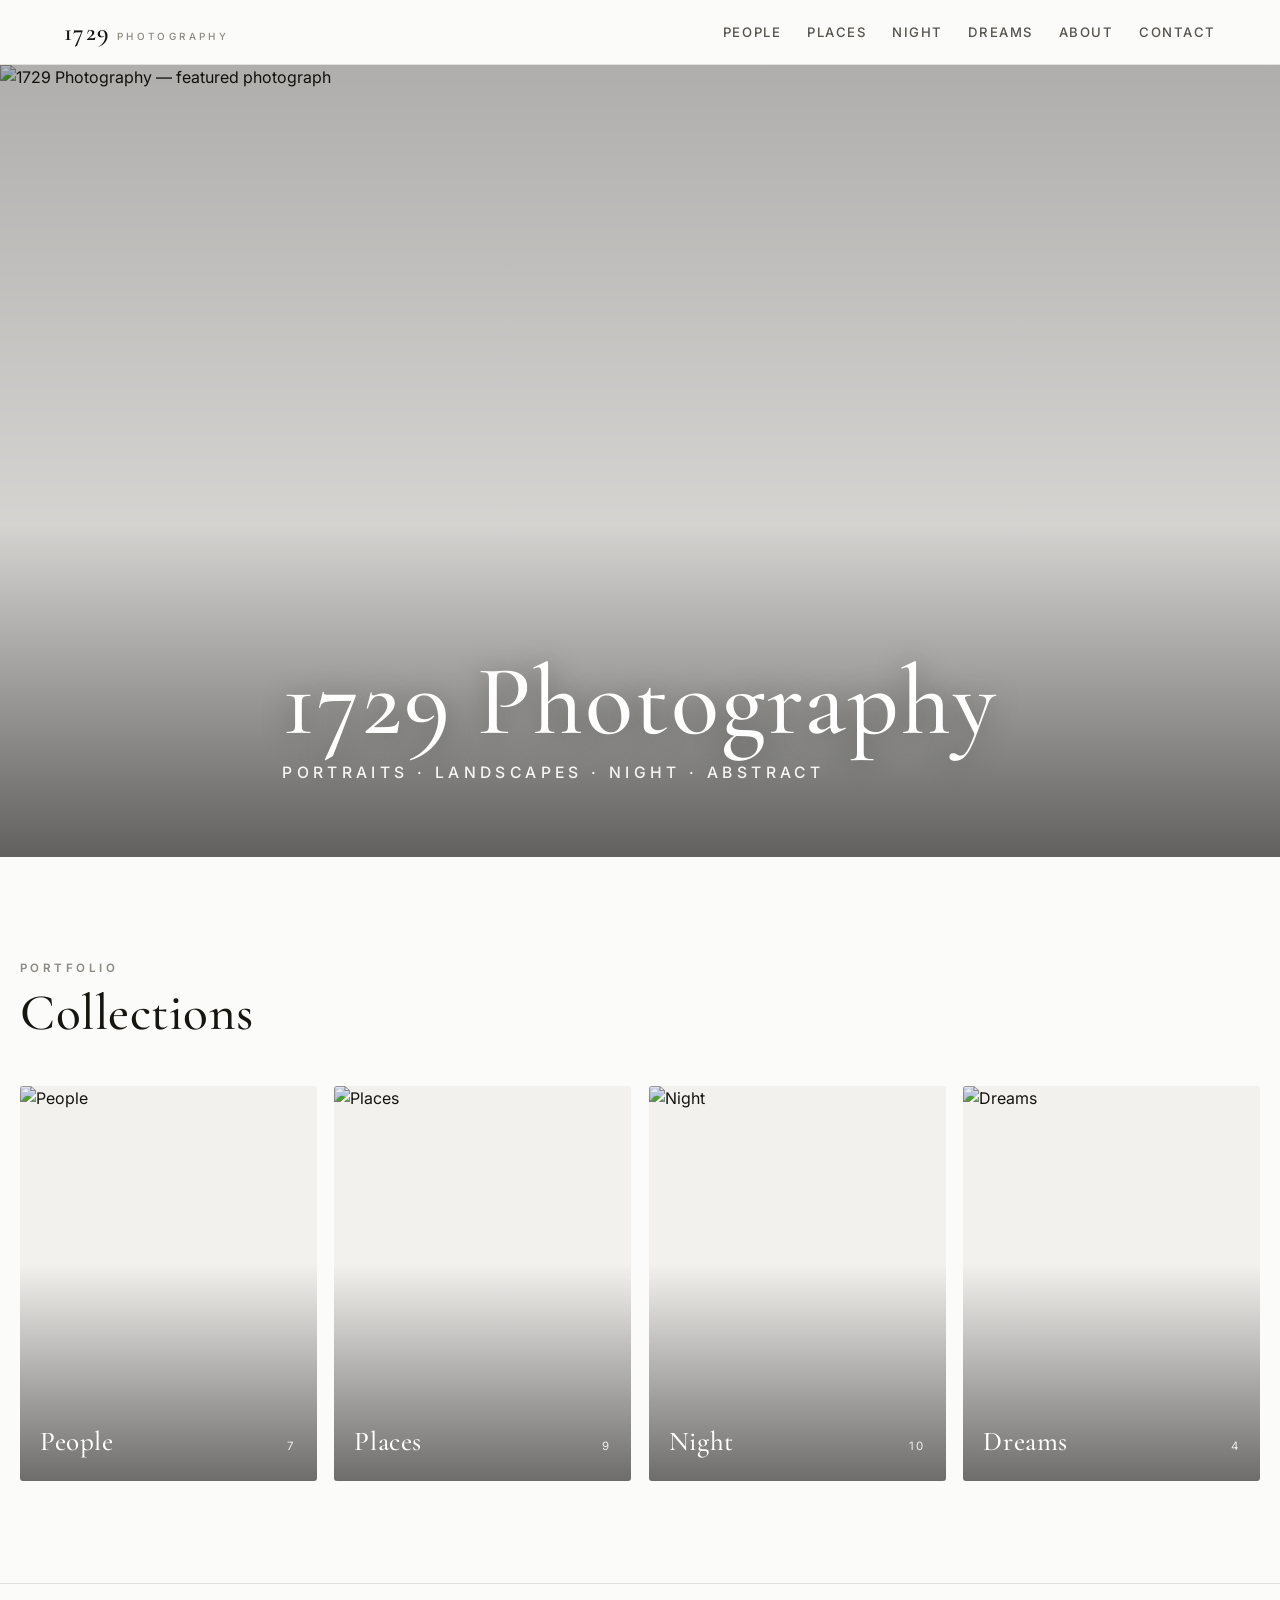
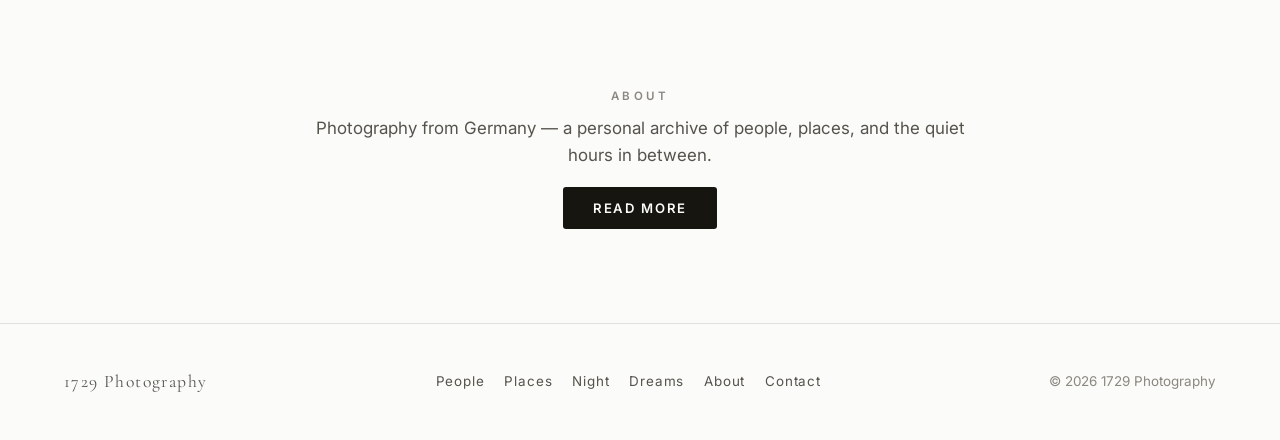
==== index.html @ d47bdfb4 "first" ====
<!doctype html>
<html lang="en">
<head>
  <meta charset="utf-8">
  <meta name="viewport" content="width=device-width, initial-scale=1">
  <title>1729 Photography</title>
  <meta name="description" content="1729 Photography — portraits, landscapes, night and abstract photography.">
  <link rel="canonical" href="https://1729photography.com/">
  <link rel="icon" href="assets/favicon.svg" type="image/svg+xml">
  <meta property="og:type" content="website">
  <meta property="og:title" content="1729 Photography">
  <meta property="og:description" content="1729 Photography — portraits, landscapes, night and abstract photography.">
  <meta property="og:url" content="https://1729photography.com/">
  <meta property="og:image" content="https://cdn.myportfolio.com/bfeeaad6fa5b63d903257e109272d246/9c9ed463-4336-4ee8-98a9-4f6dea701e8b_rw_1920.jpg?h=2da472dab426cdfe84c5d82084e62893">
  <meta name="twitter:card" content="summary_large_image">
  <link rel="preconnect" href="https://fonts.googleapis.com">
  <link rel="preconnect" href="https://fonts.gstatic.com" crossorigin>
  <link href="https://fonts.googleapis.com/css2?family=Cormorant+Garamond:wght@500;600&family=Inter:wght@400;500;600&display=swap" rel="stylesheet">
  <link rel="stylesheet" href="assets/css/style.css">
</head>
<body data-page="index.html">
  <a class="skip-link" href="#main">Skip to content</a>
  <header class="site-header">
    <div class="wrap">
      <a class="brand" href="index.html" aria-label="1729 Photography — home"><span>1729</span><span class="brand-sub">Photography</span></a>
      <button class="nav-toggle" aria-label="Menu" aria-expanded="false"><span></span></button>
      <nav class="nav" aria-label="Primary">
        <a href="people.html">People</a>
        <a href="places.html">Places</a>
        <a href="night.html">Night</a>
        <a href="dreams.html">Dreams</a>
        <a href="about.html">About</a>
        <a href="contact.html">Contact</a>
      </nav>
    </div>
  </header>
  <main id="main">
    <section class="hero" data-hero>
      <div class="wrap hero-inner">
        <h1 class="hero-title">1729 Photography</h1>
        <p class="hero-tagline">Portraits · Landscapes · Night · Abstract</p>
      </div>
    </section>

    <section class="section wrap">
      <div class="section-head">
        <p class="eyebrow">Portfolio</p>
        <h2 class="section-title">Collections</h2>
      </div>
      <div id="collections" class="collections"></div>
    </section>

    <hr class="divider">

    <section class="section wrap center">
      <p class="eyebrow">About</p>
      <p class="lead" style="margin:0 auto 1.6rem;">Photography from Germany — a personal archive of people, places, and the quiet hours in between.</p>
      <a class="btn" href="about.html">Read more</a>
    </section>
  </main>
  <footer class="site-footer">
    <div class="wrap">
      <span class="footer-brand">1729 Photography</span>
      <nav class="footer-nav" aria-label="Footer">
        <a href="people.html">People</a>
        <a href="places.html">Places</a>
        <a href="night.html">Night</a>
        <a href="dreams.html">Dreams</a>
        <a href="about.html">About</a>
        <a href="contact.html">Contact</a>
      </nav>
      <span>© <span id="year"></span> 1729 Photography</span>
    </div>
  </footer>
  <script>document.getElementById('year').textContent=new Date().getFullYear();</script>
  <script src="assets/js/app.js" defer></script>
</body>
</html>
---- assets/css/style.css ----
/* ============================================================
   1729 Photography — styles
   Minimal, image-forward portfolio. Light + dark aware.
   ============================================================ */

/* ---- Design tokens ------------------------------------------------ */
:root {
  --bg: #fbfbfa;
  --bg-alt: #f2f1ee;
  --fg: #16150f;
  --fg-soft: #55534c;
  --fg-faint: #8a887f;
  --line: #e2e0da;
  --accent: #16150f;
  --overlay: rgba(12, 12, 11, 0.94);
  --card-shadow: 0 1px 2px rgba(0,0,0,.05), 0 10px 30px rgba(0,0,0,.06);
  --maxw: 1240px;
  --gap: clamp(10px, 1.4vw, 20px);
  --header-h: 64px;
  --serif: "Cormorant Garamond", "Iowan Old Style", Palatino, "Palatino Linotype", Georgia, serif;
  --sans: "Inter", -apple-system, BlinkMacSystemFont, "Segoe UI", Roboto, Helvetica, Arial, sans-serif;
}

@media (prefers-color-scheme: dark) {
  :root {
    --bg: #0d0d0c;
    --bg-alt: #161615;
    --fg: #f2f1ec;
    --fg-soft: #b8b6ad;
    --fg-faint: #7d7b73;
    --line: #26261f;
    --accent: #f2f1ec;
    --overlay: rgba(0, 0, 0, 0.95);
    --card-shadow: 0 1px 2px rgba(0,0,0,.4), 0 12px 34px rgba(0,0,0,.5);
  }
}

/* ---- Reset / base ------------------------------------------------- */
* { box-sizing: border-box; }
html { -webkit-text-size-adjust: 100%; scroll-behavior: smooth; }
body {
  margin: 0;
  background: var(--bg);
  color: var(--fg);
  font-family: var(--sans);
  font-size: 16px;
  line-height: 1.6;
  -webkit-font-smoothing: antialiased;
  text-rendering: optimizeLegibility;
}
img { max-width: 100%; display: block; }
a { color: inherit; text-decoration: none; }
button { font: inherit; color: inherit; cursor: pointer; border: 0; background: none; }
[hidden] { display: none !important; }

.wrap { max-width: var(--maxw); margin: 0 auto; padding: 0 clamp(18px, 4vw, 44px); }

/* ---- Header / nav ------------------------------------------------- */
.site-header {
  position: sticky; top: 0; z-index: 50;
  background: color-mix(in srgb, var(--bg) 88%, transparent);
  -webkit-backdrop-filter: saturate(1.4) blur(12px);
  backdrop-filter: saturate(1.4) blur(12px);
  border-bottom: 1px solid var(--line);
}
.site-header .wrap {
  display: flex; align-items: center; justify-content: space-between;
  height: var(--header-h);
}
.brand {
  font-family: var(--serif);
  font-weight: 600;
  font-size: 1.55rem;
  letter-spacing: .06em;
  line-height: 1;
  display: inline-flex; align-items: baseline; gap: .5ch;
}
.brand .brand-sub {
  font-family: var(--sans);
  font-size: .62rem; font-weight: 500; letter-spacing: .34em;
  text-transform: uppercase; color: var(--fg-faint);
}
.nav { display: flex; align-items: center; gap: clamp(14px, 2vw, 30px); }
.nav a {
  font-size: .82rem; letter-spacing: .12em; text-transform: uppercase;
  color: var(--fg-soft); padding: 6px 0; position: relative; font-weight: 500;
  transition: color .18s ease;
}
.nav a::after {
  content: ""; position: absolute; left: 0; right: 0; bottom: -2px; height: 1px;
  background: var(--fg); transform: scaleX(0); transform-origin: left;
  transition: transform .22s ease;
}
.nav a:hover { color: var(--fg); }
.nav a:hover::after, .nav a[aria-current="page"]::after { transform: scaleX(1); }
.nav a[aria-current="page"] { color: var(--fg); }

.nav-toggle { display: none; width: 40px; height: 40px; margin-right: -8px; position: relative; }
.nav-toggle span, .nav-toggle span::before, .nav-toggle span::after {
  content: ""; position: absolute; left: 9px; width: 22px; height: 1.6px;
  background: var(--fg); transition: transform .25s ease, opacity .2s ease;
}
.nav-toggle span { top: 19px; }
.nav-toggle span::before { top: -6px; }
.nav-toggle span::after { top: 6px; }
.nav-open .nav-toggle span { background: transparent; }
.nav-open .nav-toggle span::before { transform: translateY(6px) rotate(45deg); }
.nav-open .nav-toggle span::after { transform: translateY(-6px) rotate(-45deg); }

@media (max-width: 760px) {
  .nav-toggle { display: block; z-index: 60; }
  .nav {
    /* .site-header has backdrop-filter, which makes it the containing block
       for this fixed element — so size the overlay explicitly to the viewport. */
    position: fixed; top: 0; left: 0;
    width: 100vw; height: 100vh; height: 100dvh;
    flex-direction: column; justify-content: center; gap: 26px;
    background: var(--bg);
    transform: translateY(-100%); opacity: 0; pointer-events: none;
    transition: transform .32s ease, opacity .32s ease;
  }
  .nav-open .nav { transform: translateY(0); opacity: 1; pointer-events: auto; }
  .nav a { font-size: 1.15rem; letter-spacing: .1em; }
}

/* ---- Hero --------------------------------------------------------- */
.hero {
  position: relative; height: min(88vh, 820px); min-height: 440px;
  display: flex; align-items: flex-end;
  overflow: hidden; background: var(--bg-alt);
}
.hero img {
  position: absolute; inset: 0; width: 100%; height: 100%;
  object-fit: cover; object-position: center;
}
.hero::after {
  content: ""; position: absolute; inset: 0;
  background: linear-gradient(to top, rgba(0,0,0,.6) 0%, rgba(0,0,0,.12) 42%, rgba(0,0,0,.28) 100%);
}
.hero-inner { position: relative; z-index: 2; color: #fff; padding-bottom: clamp(34px, 6vw, 72px); }
.hero-title {
  font-family: var(--serif); font-weight: 500;
  font-size: clamp(2.8rem, 9vw, 6.2rem); line-height: .95; margin: 0;
  letter-spacing: .02em; text-shadow: 0 2px 30px rgba(0,0,0,.4);
}
.hero-tagline {
  margin: .7rem 0 0; font-size: clamp(.78rem, 1.6vw, .98rem);
  letter-spacing: .28em; text-transform: uppercase; color: rgba(255,255,255,.92);
  font-weight: 500;
}

/* ---- Section scaffolding ----------------------------------------- */
.section { padding: clamp(48px, 8vw, 104px) 0; }
.section-head { margin-bottom: clamp(24px, 4vw, 46px); }
.eyebrow {
  font-size: .72rem; letter-spacing: .3em; text-transform: uppercase;
  color: var(--fg-faint); font-weight: 600; margin: 0 0 .6rem;
}
.section-title {
  font-family: var(--serif); font-weight: 500;
  font-size: clamp(2rem, 5vw, 3.2rem); line-height: 1.02; margin: 0;
  letter-spacing: .01em;
}
.lead { color: var(--fg-soft); max-width: 60ch; font-size: 1.06rem; }

/* ---- Collection cards (home) ------------------------------------- */
.collections {
  display: grid; gap: var(--gap);
  grid-template-columns: repeat(2, 1fr);
}
@media (min-width: 900px) { .collections { grid-template-columns: repeat(4, 1fr); } }
.card {
  position: relative; display: block; overflow: hidden; border-radius: 3px;
  background: var(--bg-alt); aspect-ratio: 3 / 4;
}
.card img {
  width: 100%; height: 100%; object-fit: cover;
  transition: transform .7s cubic-bezier(.2,.7,.2,1), filter .5s ease;
  filter: brightness(.92);
}
.card:hover img { transform: scale(1.05); filter: brightness(.7); }
.card::after {
  content: ""; position: absolute; inset: 0;
  background: linear-gradient(to top, rgba(0,0,0,.55), rgba(0,0,0,0) 55%);
}
.card-label {
  position: absolute; left: 0; right: 0; bottom: 0; z-index: 2;
  padding: 18px 20px; color: #fff;
  display: flex; align-items: baseline; justify-content: space-between; gap: 10px;
}
.card-label .name {
  font-family: var(--serif); font-size: 1.7rem; font-weight: 500; letter-spacing: .02em;
}
.card-label .count { font-size: .72rem; letter-spacing: .18em; opacity: .85; }

/* ---- Gallery (masonry) ------------------------------------------- */
.gallery-head { padding: clamp(40px, 7vw, 88px) 0 clamp(20px, 3vw, 34px); }
.gallery {
  column-count: 3; column-gap: var(--gap); padding-bottom: clamp(48px, 8vw, 96px);
}
@media (max-width: 900px) { .gallery { column-count: 2; } }
@media (max-width: 560px) { .gallery { column-count: 1; } }
.tile {
  break-inside: avoid; margin: 0 0 var(--gap); width: 100%;
  display: block; overflow: hidden; background: var(--bg-alt); border-radius: 2px;
  position: relative; line-height: 0;
}
.tile img {
  width: 100%; height: auto;
  transition: transform .6s cubic-bezier(.2,.7,.2,1), opacity .6s ease, filter .4s ease;
  opacity: 0;
}
.tile img.loaded { opacity: 1; }
.tile:hover img { transform: scale(1.03); filter: brightness(1.06); }
.tile::after {
  content: ""; position: absolute; inset: 0; box-shadow: inset 0 0 0 1px rgba(0,0,0,.04);
  pointer-events: none;
}

/* ---- About / Contact --------------------------------------------- */
.prose { max-width: 62ch; }
.prose p { margin: 0 0 1.2rem; color: var(--fg-soft); font-size: 1.1rem; }
.prose p:first-of-type { color: var(--fg); font-size: 1.22rem; }

.contact-grid { display: grid; gap: clamp(30px, 5vw, 64px); grid-template-columns: 1fr; }
@media (min-width: 820px) { .contact-grid { grid-template-columns: 1fr 1fr; align-items: start; } }

.form { display: grid; gap: 16px; max-width: 520px; }
.field { display: grid; gap: 6px; }
.field label {
  font-size: .74rem; letter-spacing: .16em; text-transform: uppercase;
  color: var(--fg-faint); font-weight: 600;
}
.field input, .field textarea {
  font: inherit; color: var(--fg); background: var(--bg-alt);
  border: 1px solid var(--line); border-radius: 3px; padding: 12px 14px;
  transition: border-color .18s ease, background .18s ease;
}
.field textarea { resize: vertical; min-height: 130px; }
.field input:focus, .field textarea:focus {
  outline: none; border-color: var(--fg-soft);
  background: color-mix(in srgb, var(--bg-alt) 60%, var(--bg));
}
.btn {
  justify-self: start; margin-top: 4px;
  background: var(--accent); color: var(--bg);
  padding: 13px 30px; border-radius: 3px; font-weight: 600;
  font-size: .82rem; letter-spacing: .14em; text-transform: uppercase;
  transition: opacity .18s ease, transform .18s ease;
}
.btn:hover { opacity: .86; }
.btn:active { transform: translateY(1px); }
.form-note { font-size: .86rem; color: var(--fg-faint); }
.form-status { font-size: .95rem; margin: 4px 0 0; min-height: 1.2em; }
.form-status.ok { color: #2e7d54; }
.form-status.err { color: #c0392b; }

/* ---- Footer ------------------------------------------------------- */
.site-footer {
  border-top: 1px solid var(--line); padding: 44px 0;
  color: var(--fg-faint); font-size: .84rem;
}
.site-footer .wrap {
  display: flex; flex-wrap: wrap; gap: 14px 28px;
  align-items: center; justify-content: space-between;
}
.footer-nav { display: flex; flex-wrap: wrap; gap: 8px 20px; }
.footer-nav a { color: var(--fg-soft); letter-spacing: .06em; }
.footer-nav a:hover { color: var(--fg); }
.footer-brand { font-family: var(--serif); font-size: 1.1rem; letter-spacing: .08em; color: var(--fg-soft); }

/* ---- Lightbox ----------------------------------------------------- */
.lightbox {
  position: fixed; inset: 0; z-index: 100;
  background: var(--overlay);
  display: flex; align-items: center; justify-content: center;
  opacity: 0; pointer-events: none; transition: opacity .28s ease;
  -webkit-backdrop-filter: blur(4px); backdrop-filter: blur(4px);
}
.lightbox.open { opacity: 1; pointer-events: auto; }
.lb-figure { margin: 0; max-width: 94vw; max-height: 92vh; display: flex; flex-direction: column; align-items: center; }
.lb-img {
  max-width: 94vw; max-height: 86vh; width: auto; height: auto; object-fit: contain;
  box-shadow: 0 20px 70px rgba(0,0,0,.6); border-radius: 2px;
  opacity: 0; transition: opacity .3s ease;
}
.lb-img.loaded { opacity: 1; }
.lb-counter { color: rgba(255,255,255,.75); font-size: .78rem; letter-spacing: .2em; margin-top: 16px; }
.lb-btn {
  position: absolute; top: 50%; transform: translateY(-50%);
  width: 56px; height: 56px; border-radius: 50%;
  display: flex; align-items: center; justify-content: center;
  color: #fff; background: rgba(255,255,255,.08);
  transition: background .18s ease; z-index: 2;
}
.lb-btn:hover { background: rgba(255,255,255,.2); }
.lb-prev { left: clamp(8px, 3vw, 34px); }
.lb-next { right: clamp(8px, 3vw, 34px); }
.lb-btn svg { width: 22px; height: 22px; }
.lb-close {
  position: absolute; top: 18px; right: 18px; width: 46px; height: 46px;
  border-radius: 50%; color: #fff; background: rgba(255,255,255,.08);
  display: flex; align-items: center; justify-content: center; z-index: 2;
  transition: background .18s ease;
}
.lb-close:hover { background: rgba(255,255,255,.2); }
@media (max-width: 640px) {
  .lb-btn { width: 44px; height: 44px; }
  .lb-img { max-height: 78vh; }
}

/* ---- Utility ------------------------------------------------------ */
.center { text-align: center; }
.mt-l { margin-top: clamp(28px, 5vw, 56px); }
.divider { height: 1px; background: var(--line); border: 0; margin: 0; }
.skip-link {
  position: absolute; left: -999px; top: 0; background: var(--fg); color: var(--bg);
  padding: 8px 14px; z-index: 200;
}
.skip-link:focus { left: 8px; top: 8px; }

@media (prefers-reduced-motion: reduce) {
  * { scroll-behavior: auto !important; transition: none !important; animation: none !important; }
  .tile img { opacity: 1; }
}
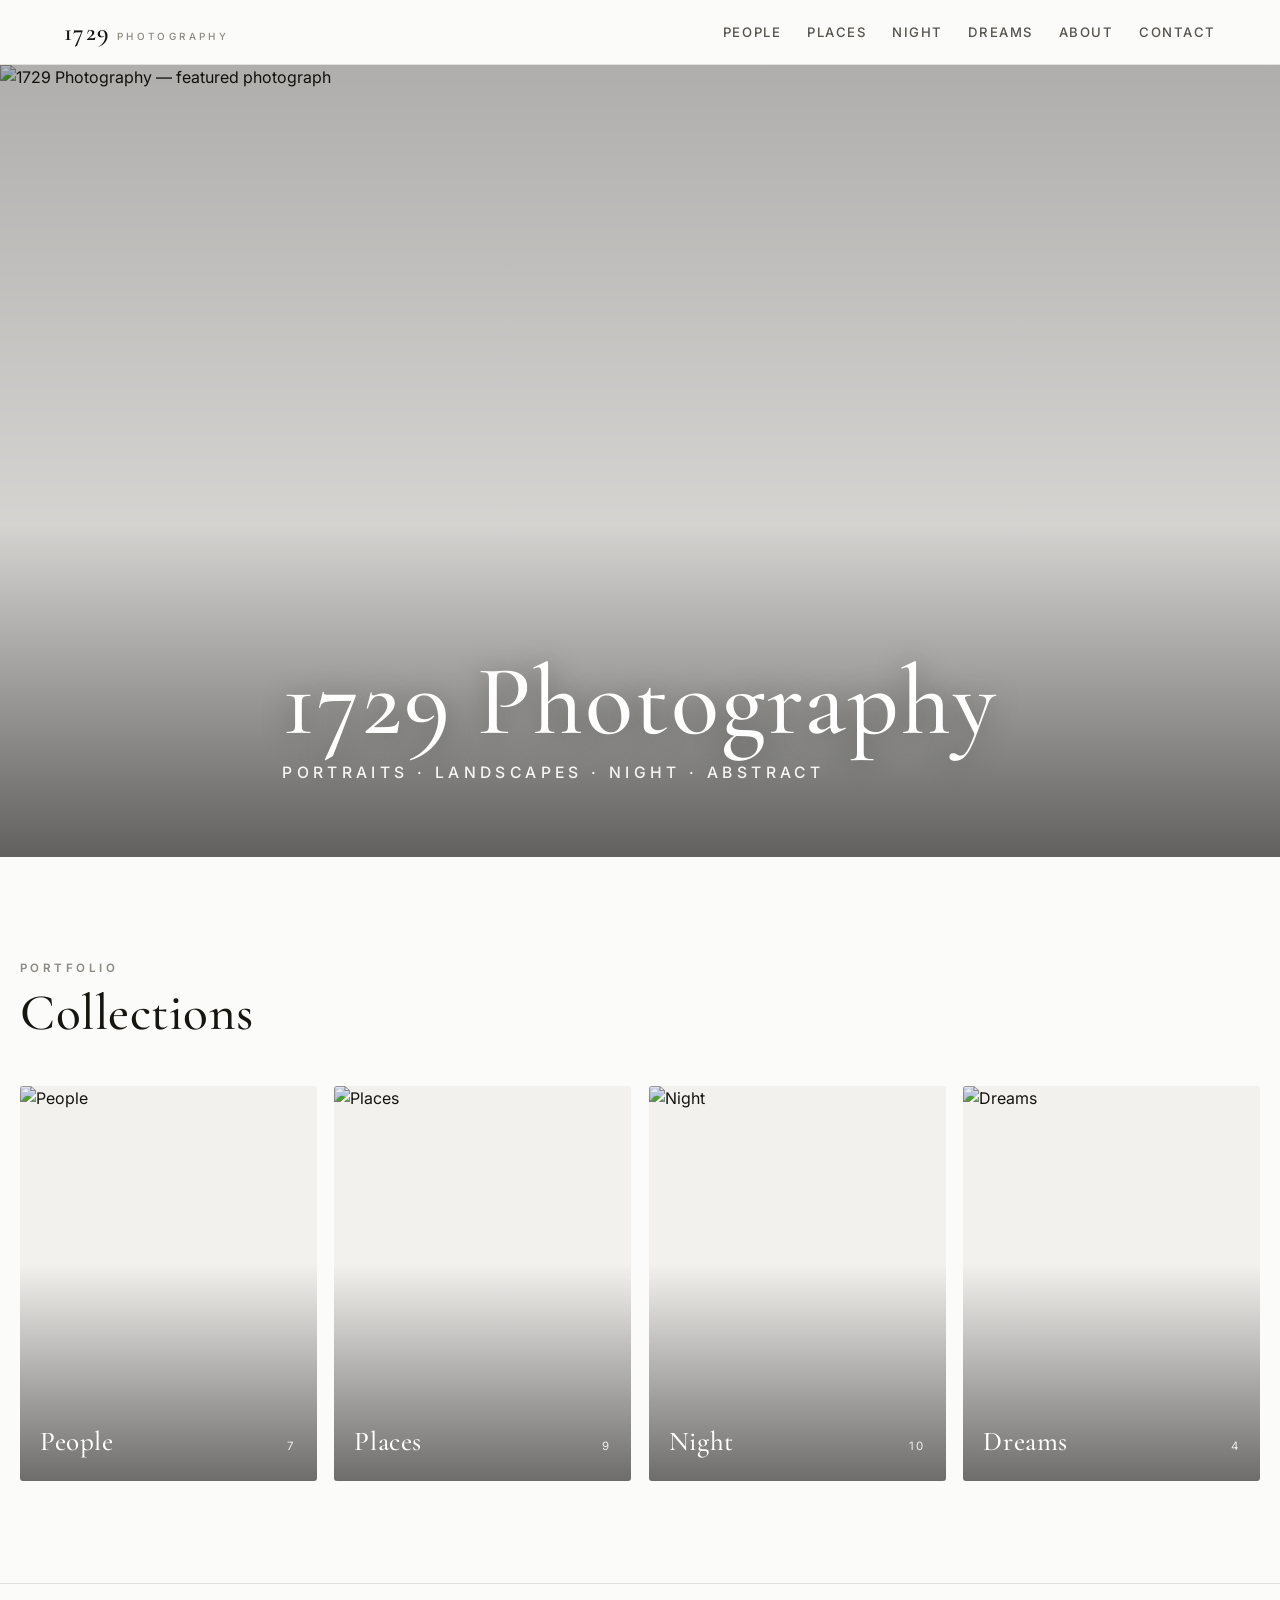
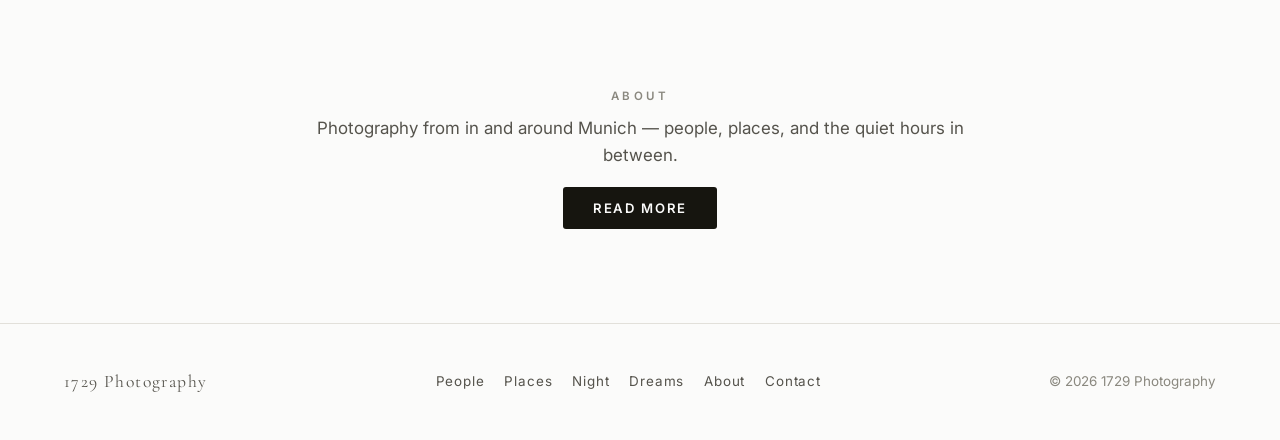
==== commit ff1c8fab: "update" ====
--- a/index.html
+++ b/index.html
@@ -54,7 +54,7 @@
 
     <section class="section wrap center">
       <p class="eyebrow">About</p>
-      <p class="lead" style="margin:0 auto 1.6rem;">Photography from Germany — a personal archive of people, places, and the quiet hours in between.</p>
+      <p class="lead" style="margin:0 auto 1.6rem;">Photography from in and around Munich — people, places, and the quiet hours in between.</p>
       <a class="btn" href="about.html">Read more</a>
     </section>
   </main>
